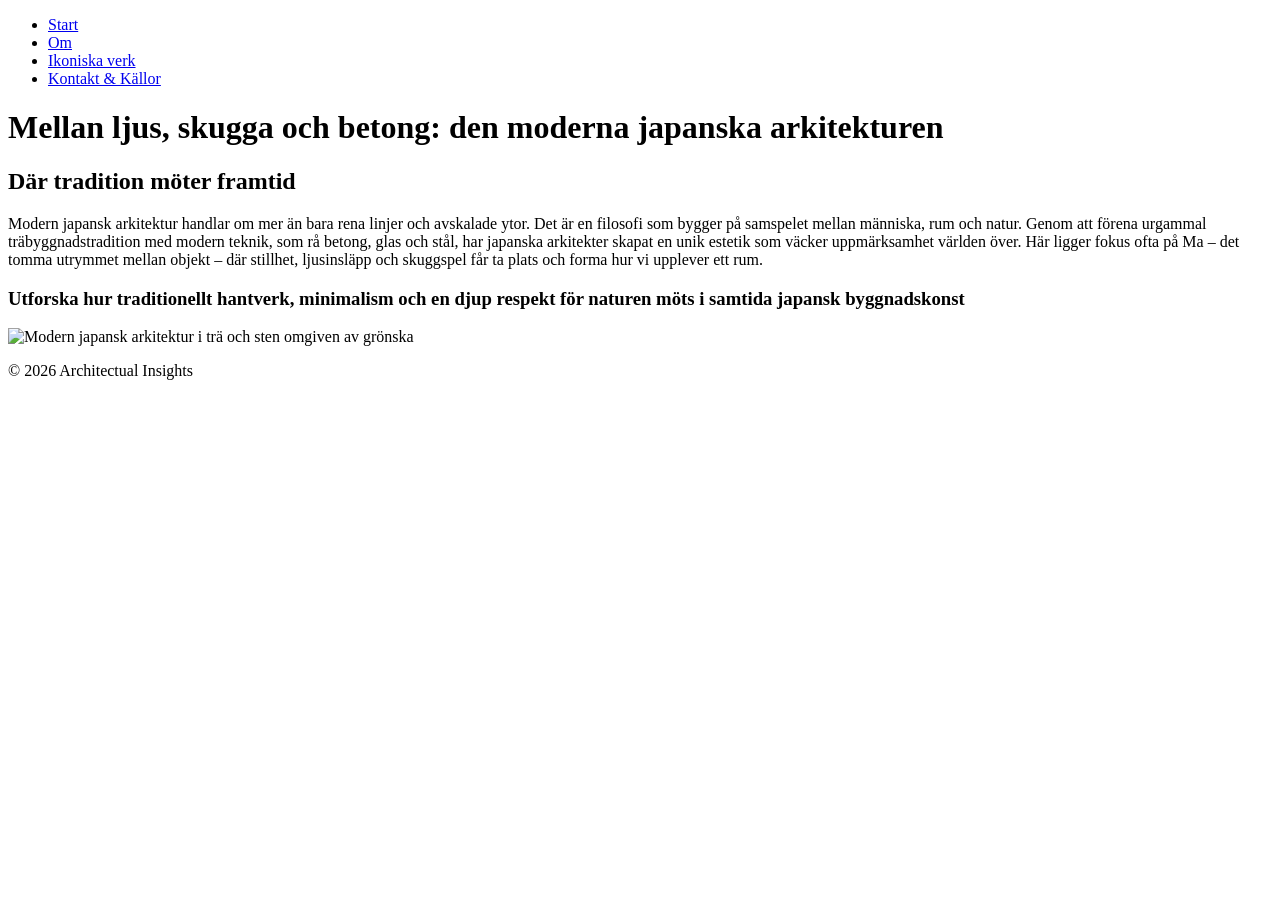
==== index.html @ 56a21459 "ny" ====
<!DOCTYPE html>
<html lang="sv">
<head>
  <meta charset="UTF-8">
  <meta name="viewport" content="width=device-width, initial-scale=1.0">
  <title>Moderna japanska arkitekturen | Architectual Insight</title>
  <link rel="stylesheet" href="css/style.css">
  <link rel="icon" type="image/png" href="images/favicon.png">
  <script src="js/script.js" defer></script>
</head>
<body>
  <!-- Sidhuvud med huvudnavigering -->
  <header>
    <nav aria-label="Huvudmeny">
      <ul>
       <li><a href="index.html">Start</a></li>
        <li><a href="om.html">Om</a></li>
        <li><a href="projekt.html">Ikoniska verk</a></li>
        <li><a href="kontakt.html">Kontakt &amp; Källor</a></li>
      </ul>
    </nav>
  </header>

  <!-- Huvudinnehåll -->
  <main>
    <h1>Mellan ljus, skugga och betong: den moderna japanska arkitekturen</h1>
    
    <section>
      <h2>Där tradition möter framtid</h2>
      <p>Modern japansk arkitektur handlar om mer än bara rena linjer och avskalade ytor. Det är en filosofi som bygger på samspelet mellan människa, rum och natur. Genom att förena urgammal träbyggnadstradition med modern teknik, som rå betong, glas och stål, har japanska arkitekter skapat en unik estetik som väcker uppmärksamhet världen över.

Här ligger fokus ofta på Ma – det tomma utrymmet mellan objekt – där stillhet, ljusinsläpp och skuggspel får ta plats och forma hur vi upplever ett rum.</p>
      
      <article>
        <h3>Utforska hur traditionellt hantverk, minimalism och en djup respekt för naturen möts i samtida japansk byggnadskonst</h3>
       <img src="images/japanesearchitecture1.jpg" alt="Modern japansk arkitektur i trä och sten omgiven av grönska">
      </article>
    </section>
  </main>

  <!-- Sidfot -->
  <footer>
    <p>&copy; 2026 Architectual Insights</p>
  </footer>
</body>

</html>
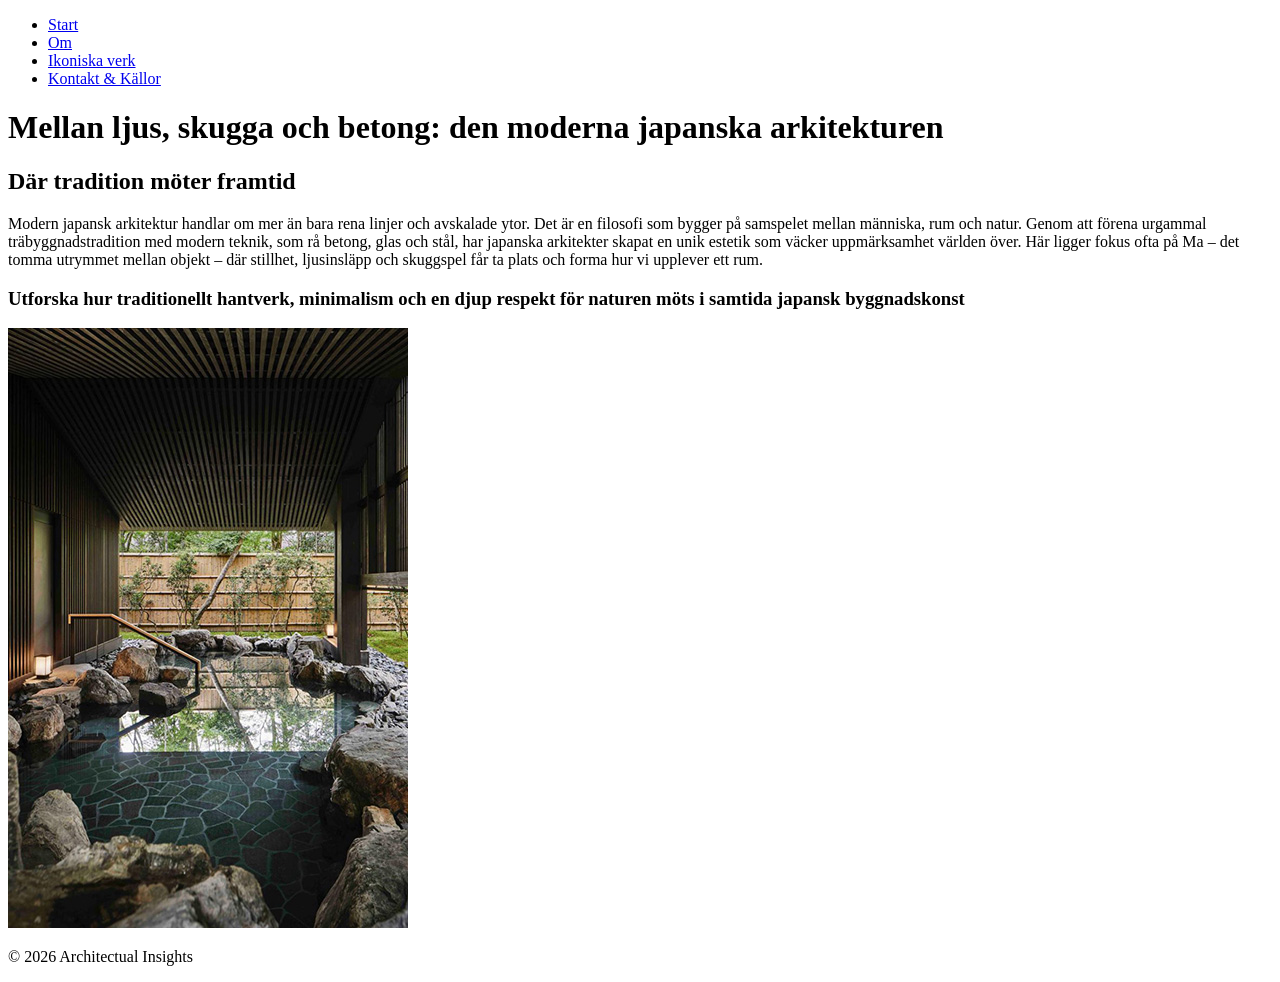
==== commit 1fccc64c: "Update index.html" ====
--- a/index.html
+++ b/index.html
@@ -33,7 +33,7 @@
       
       <article>
         <h3>Utforska hur traditionellt hantverk, minimalism och en djup respekt för naturen möts i samtida japansk byggnadskonst</h3>
-       <img src="images/japanesearchitecture1.jpg" alt="Modern japansk arkitektur i trä och sten omgiven av grönska">
+       <img src="images/Japanesearchitecture1.jpg" alt="Modern japansk arkitektur i trä och sten omgiven av grönska">
       </article>
     </section>
   </main>
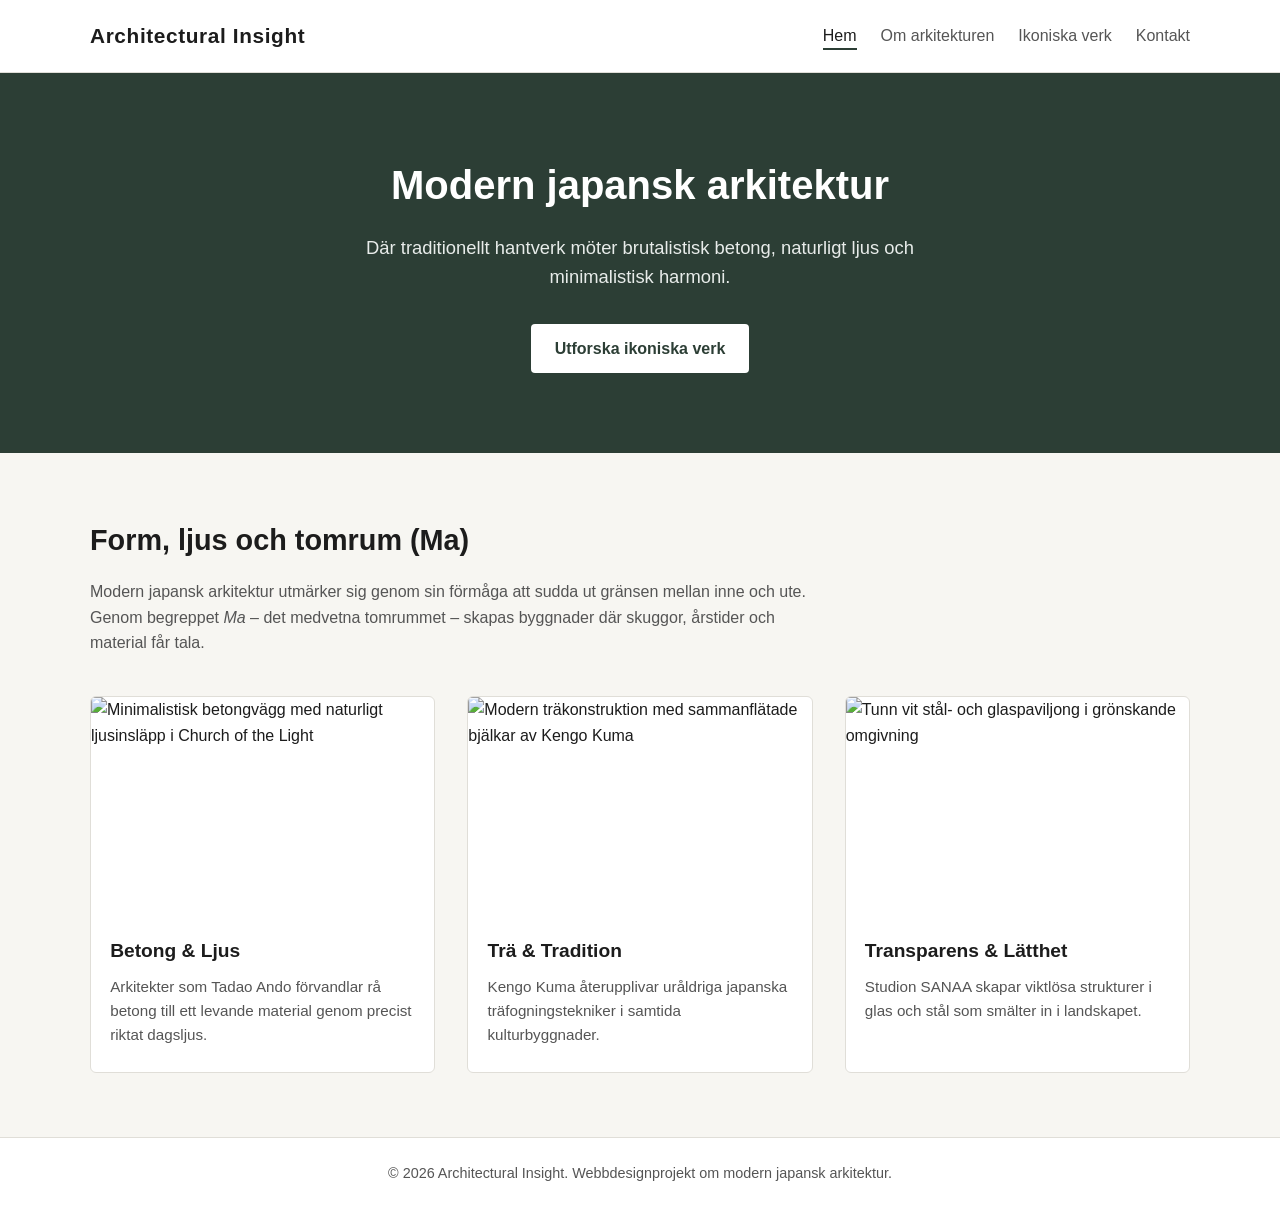
==== commit 1603f9bd: "nyast" ====
--- a/index.html
+++ b/index.html
@@ -1,47 +1,67 @@
 <!DOCTYPE html>
 <html lang="sv">
 <head>
-  <meta charset="UTF-8">
-  <meta name="viewport" content="width=device-width, initial-scale=1.0">
-  <title>Moderna japanska arkitekturen | Architectual Insight</title>
-  <link rel="stylesheet" href="css/style.css">
-  <link rel="icon" type="image/png" href="images/favicon.png">
-  <script src="js/script.js" defer></script>
+    <meta charset="UTF-8">
+    <meta name="viewport" content="width=device-width, initial-scale=1.0">
+    <meta name="description" content="Utforska modern japansk arkitektur, minimalism, ljus och rymd genom ikoniska byggnader och arkitekter.">
+    <title>Modern japansk arkitektur | Architectural Insight</title>
+    <link rel="icon" type="image/png" href="images/favicon.png">
+    <link rel="stylesheet" href="css/style.css">
 </head>
 <body>
-  <!-- Sidhuvud med huvudnavigering -->
-  <header>
-    <nav aria-label="Huvudmeny">
-      <ul>
-       <li><a href="index.html">Start</a></li>
-        <li><a href="om.html">Om</a></li>
-        <li><a href="projekt.html">Ikoniska verk</a></li>
-        <li><a href="kontakt.html">Kontakt &amp; Källor</a></li>
-      </ul>
-    </nav>
-  </header>
+    <header class="site-header">
+        <div class="container header-inner">
+            <a href="index.html" class="logo">Architectural Insight</a>
+            <nav aria-label="Huvudmeny">
+                <ul class="nav-list">
+                    <li><a href="index.html" class="active" aria-current="page">Hem</a></li>
+                    <li><a href="om.html">Om arkitekturen</a></li>
+                    <li><a href="projekt.html">Ikoniska verk</a></li>
+                    <li><a href="kontakt.html">Kontakt</a></li>
+                </ul>
+            </nav>
+        </div>
+    </header>
 
-  <!-- Huvudinnehåll -->
-  <main>
-    <h1>Mellan ljus, skugga och betong: den moderna japanska arkitekturen</h1>
-    
-    <section>
-      <h2>Där tradition möter framtid</h2>
-      <p>Modern japansk arkitektur handlar om mer än bara rena linjer och avskalade ytor. Det är en filosofi som bygger på samspelet mellan människa, rum och natur. Genom att förena urgammal träbyggnadstradition med modern teknik, som rå betong, glas och stål, har japanska arkitekter skapat en unik estetik som väcker uppmärksamhet världen över.
+    <main>
+        <section class="hero">
+            <div class="container">
+                <h1>Modern japansk arkitektur</h1>
+                <p class="lead">Där traditionellt hantverk möter brutalistisk betong, naturligt ljus och minimalistisk harmoni.</p>
+                <a href="projekt.html" class="btn">Utforska ikoniska verk</a>
+            </div>
+        </section>
 
-Här ligger fokus ofta på Ma – det tomma utrymmet mellan objekt – där stillhet, ljusinsläpp och skuggspel får ta plats och forma hur vi upplever ett rum.</p>
-      
-      <article>
-        <h3>Utforska hur traditionellt hantverk, minimalism och en djup respekt för naturen möts i samtida japansk byggnadskonst</h3>
-       <img src="images/Japanesearchitecture1.jpg" alt="Modern japansk arkitektur i trä och sten omgiven av grönska">
-      </article>
-    </section>
-  </main>
+        <section class="intro-section container">
+            <h2>Form, ljus och tomrum (Ma)</h2>
+            <p>Modern japansk arkitektur utmärker sig genom sin förmåga att sudda ut gränsen mellan inne och ute. Genom begreppet <em>Ma</em> – det medvetna tomrummet – skapas byggnader där skuggor, årstider och material får tala.</p>
+            
+            <div class="grid-3">
+                <article class="card">
+                    <img src="images/tadao-ando.jpg" alt="Minimalistisk betongvägg med naturligt ljusinsläpp i Church of the Light">
+                    <h3>Betong &amp; Ljus</h3>
+                    <p>Arkitekter som Tadao Ando förvandlar rå betong till ett levande material genom precist riktat dagsljus.</p>
+                </article>
 
-  <!-- Sidfot -->
-  <footer>
-    <p>&copy; 2026 Architectual Insights</p>
-  </footer>
+                <article class="card">
+                    <img src="images/kengo-kuma.jpg" alt="Modern träkonstruktion med sammanflätade bjälkar av Kengo Kuma">
+                    <h3>Trä &amp; Tradition</h3>
+                    <p>Kengo Kuma återupplivar uråldriga japanska träfogningstekniker i samtida kulturbyggnader.</p>
+                </article>
+
+                <article class="card">
+                    <img src="images/sanaa.jpg" alt="Tunn vit stål- och glaspaviljong i grönskande omgivning">
+                    <h3>Transparens &amp; Lätthet</h3>
+                    <p>Studion SANAA skapar viktlösa strukturer i glas och stål som smälter in i landskapet.</p>
+                </article>
+            </div>
+        </section>
+    </main>
+
+    <footer class="site-footer">
+        <div class="container">
+            <p>&copy; 2026 Architectural Insight. Webbdesignprojekt om modern japansk arkitektur.</p>
+        </div>
+    </footer>
 </body>
-
 </html>
--- a/css/style.css
+++ b/css/style.css
@@ -0,0 +1,190 @@
+/* Grundinställningar och variabler */
+:root {
+    --bg-color: #f7f6f2;
+    --surface-color: #ffffff;
+    --text-color: #1c1c1c;
+    --muted-text: #555555;
+    --accent-color: #2c3e35;
+    --accent-hover: #1d2923;
+    --border-color: #e0ded8;
+    --max-width: 1100px;
+}
+
+* {
+    box-sizing: border-box;
+    margin: 0;
+    padding: 0;
+}
+
+body {
+    font-family: -apple-system, BlinkMacSystemFont, "Segoe UI", Roboto, Helvetica, Arial, sans-serif;
+    background-color: var(--bg-color);
+    color: var(--text-color);
+    line-height: 1.6;
+    display: flex;
+    flex-direction: column;
+    min-height: 100vh;
+}
+
+img {
+    max-width: 100%;
+    height: auto;
+    display: block;
+}
+
+.container {
+    width: 90%;
+    max-width: var(--max-width);
+    margin: 0 auto;
+}
+
+/* Header och navigering */
+.site-header {
+    background-color: var(--surface-color);
+    border-bottom: 1px solid var(--border-color);
+    padding: 1.2rem 0;
+}
+
+.header-inner {
+    display: flex;
+    justify-content: space-between;
+    align-items: center;
+    flex-wrap: wrap;
+    gap: 1rem;
+}
+
+.logo {
+    font-size: 1.3rem;
+    font-weight: 700;
+    color: var(--text-color);
+    text-decoration: none;
+    letter-spacing: 0.03em;
+}
+
+.nav-list {
+    list-style: none;
+    display: flex;
+    gap: 1.5rem;
+}
+
+.nav-list a {
+    text-decoration: none;
+    color: var(--muted-text);
+    font-weight: 500;
+    padding-bottom: 0.25rem;
+    transition: color 0.2s ease;
+}
+
+.nav-list a:hover,
+.nav-list a.active {
+    color: var(--text-color);
+    border-bottom: 2px solid var(--accent-color);
+}
+
+/* Huvudinnehåll */
+main {
+    flex: 1;
+}
+
+.hero {
+    background-color: var(--accent-color);
+    color: #ffffff;
+    padding: 5rem 0;
+    text-align: center;
+}
+
+.hero h1 {
+    font-size: 2.5rem;
+    margin-bottom: 1rem;
+    font-weight: 600;
+}
+
+.lead {
+    font-size: 1.15rem;
+    max-width: 650px;
+    margin: 0 auto 2rem auto;
+    color: #e8ecea;
+}
+
+.btn {
+    display: inline-block;
+    background-color: #ffffff;
+    color: var(--accent-color);
+    padding: 0.75rem 1.5rem;
+    text-decoration: none;
+    font-weight: 600;
+    border-radius: 4px;
+    transition: background-color 0.2s ease;
+}
+
+.btn:hover {
+    background-color: #e8ecea;
+}
+
+/* Kort och rutnät */
+.intro-section {
+    padding: 4rem 0;
+}
+
+.intro-section h2 {
+    font-size: 1.8rem;
+    margin-bottom: 1rem;
+}
+
+.intro-section > p {
+    max-width: 720px;
+    margin-bottom: 2.5rem;
+    color: var(--muted-text);
+}
+
+.grid-3 {
+    display: grid;
+    grid-template-columns: repeat(auto-fit, minmax(280px, 1fr));
+    gap: 2rem;
+}
+
+.card {
+    background-color: var(--surface-color);
+    border: 1px solid var(--border-color);
+    border-radius: 6px;
+    overflow: hidden;
+}
+
+.card img {
+    width: 100%;
+    height: 220px;
+    object-fit: cover;
+}
+
+.card h3 {
+    padding: 1.2rem 1.2rem 0.5rem 1.2rem;
+    font-size: 1.2rem;
+}
+
+.card p {
+    padding: 0 1.2rem 1.5rem 1.2rem;
+    color: var(--muted-text);
+    font-size: 0.95rem;
+}
+
+/* Sidfot */
+.site-footer {
+    background-color: var(--surface-color);
+    border-top: 1px solid var(--border-color);
+    padding: 1.5rem 0;
+    text-align: center;
+    color: var(--muted-text);
+    font-size: 0.9rem;
+}
+
+/* Responsivitet för mobil */
+@media (max-width: 600px) {
+    .hero h1 {
+        font-size: 1.9rem;
+    }
+
+    .nav-list {
+        gap: 1rem;
+        font-size: 0.95rem;
+    }
+}
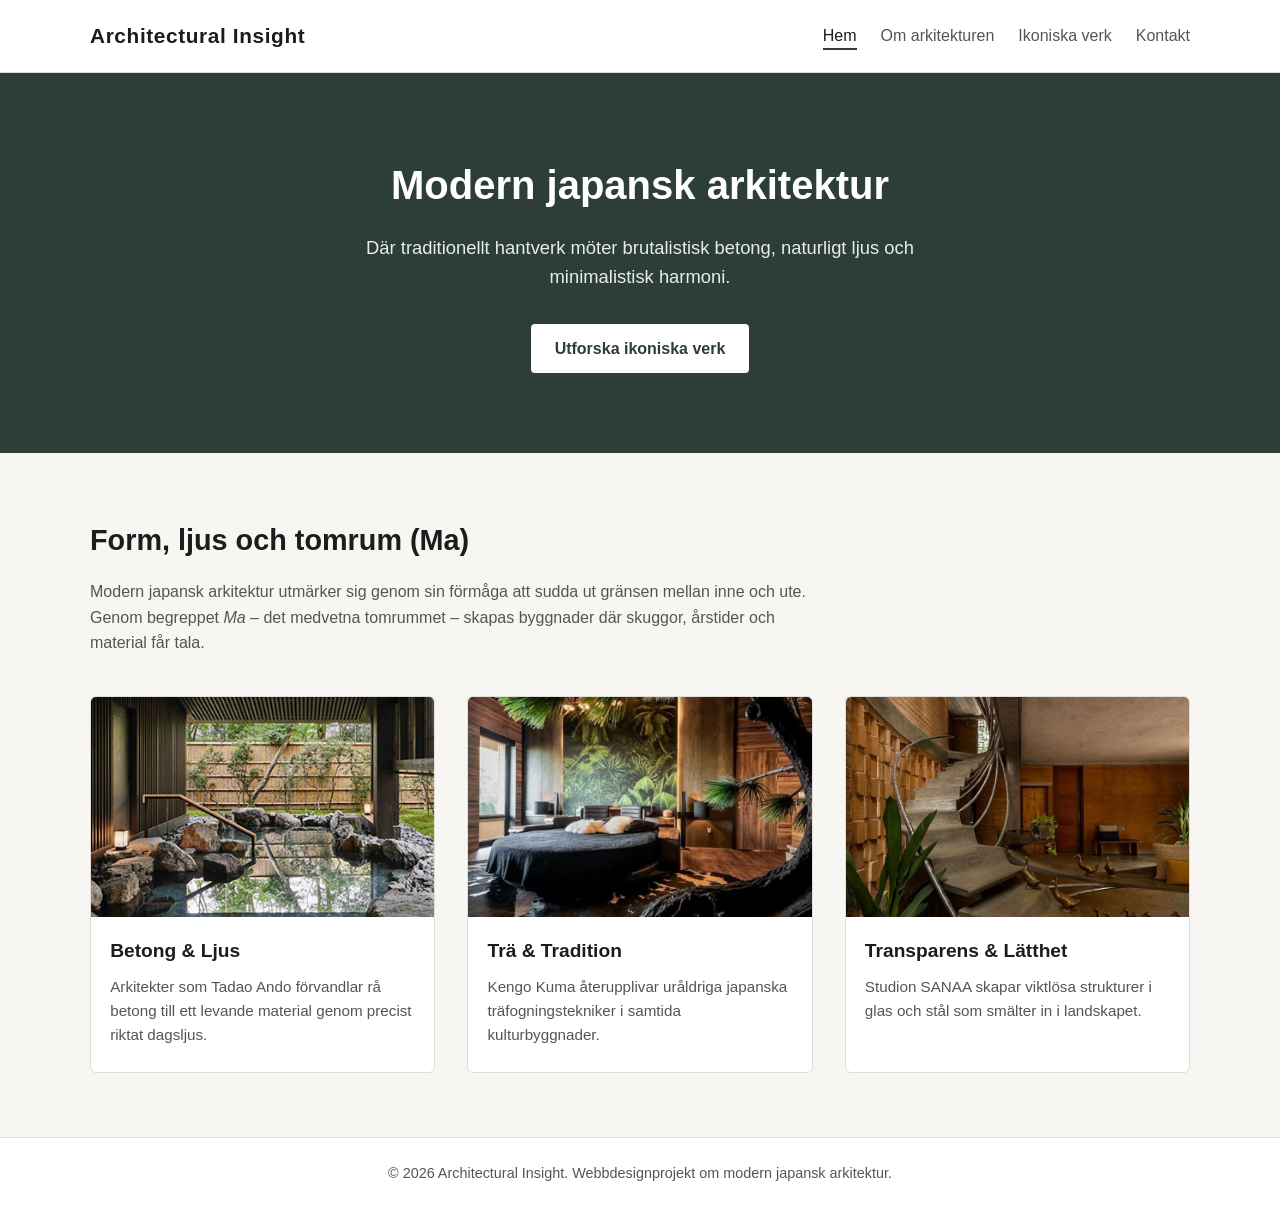
==== commit ba3bce1d: "index ändring" ====
--- a/index.html
+++ b/index.html
@@ -38,19 +38,19 @@
             
             <div class="grid-3">
                 <article class="card">
-                    <img src="images/tadao-ando.jpg" alt="Minimalistisk betongvägg med naturligt ljusinsläpp i Church of the Light">
+                    <img src="images/Japanesearchitecture1.jpg" alt="Minimalistisk betongvägg med naturligt ljusinsläpp i Church of the Light">
                     <h3>Betong &amp; Ljus</h3>
                     <p>Arkitekter som Tadao Ando förvandlar rå betong till ett levande material genom precist riktat dagsljus.</p>
                 </article>
 
                 <article class="card">
-                    <img src="images/kengo-kuma.jpg" alt="Modern träkonstruktion med sammanflätade bjälkar av Kengo Kuma">
+                    <img src="images/Japanesearchitecture2.jpg" alt="Modern träkonstruktion med sammanflätade bjälkar av Kengo Kuma">
                     <h3>Trä &amp; Tradition</h3>
                     <p>Kengo Kuma återupplivar uråldriga japanska träfogningstekniker i samtida kulturbyggnader.</p>
                 </article>
 
                 <article class="card">
-                    <img src="images/sanaa.jpg" alt="Tunn vit stål- och glaspaviljong i grönskande omgivning">
+                    <img src="images/Japanesearchitecture3.jpg" alt="Tunn vit stål- och glaspaviljong i grönskande omgivning">
                     <h3>Transparens &amp; Lätthet</h3>
                     <p>Studion SANAA skapar viktlösa strukturer i glas och stål som smälter in i landskapet.</p>
                 </article>
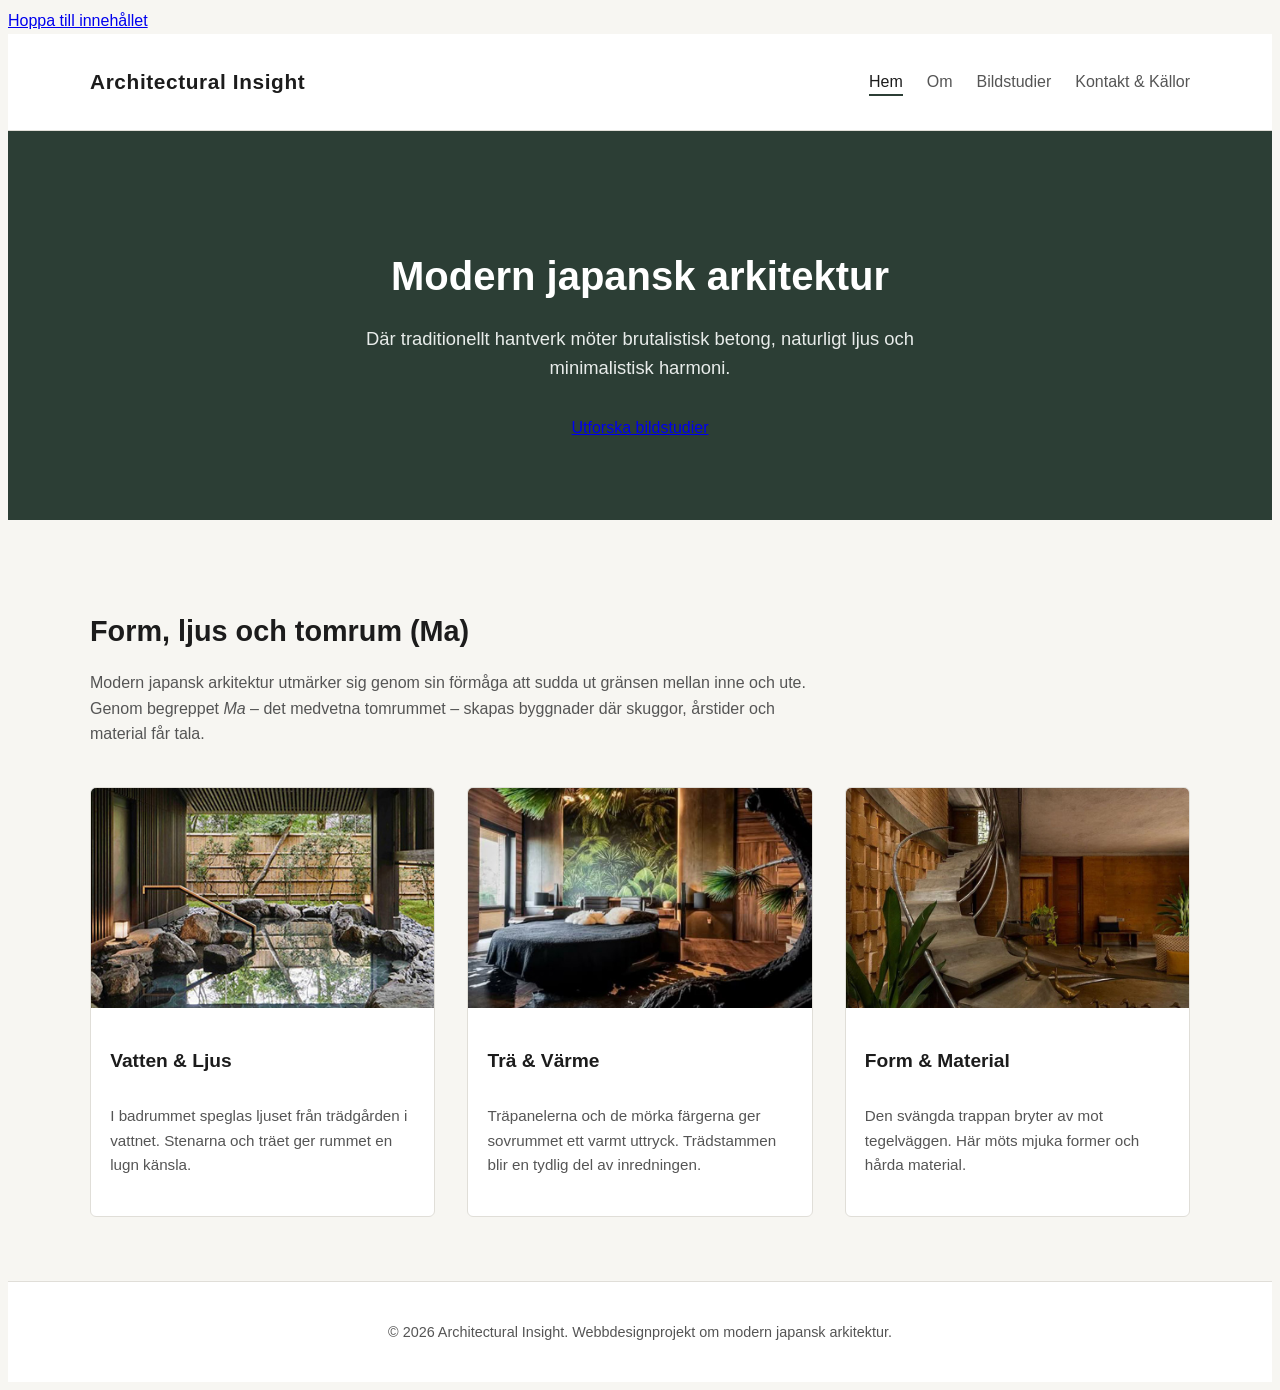
==== commit 826df0ed: "Förbättra webbplatsen för kursuppgiften" ====
--- a/index.html
+++ b/index.html
@@ -1,67 +1,75 @@
-<!DOCTYPE html>
-<html lang="sv">
-<head>
-    <meta charset="UTF-8">
-    <meta name="viewport" content="width=device-width, initial-scale=1.0">
-    <meta name="description" content="Utforska modern japansk arkitektur, minimalism, ljus och rymd genom ikoniska byggnader och arkitekter.">
-    <title>Modern japansk arkitektur | Architectural Insight</title>
-    <link rel="icon" type="image/png" href="images/favicon.png">
-    <link rel="stylesheet" href="css/style.css">
-</head>
-<body>
-    <header class="site-header">
-        <div class="container header-inner">
-            <a href="index.html" class="logo">Architectural Insight</a>
-            <nav aria-label="Huvudmeny">
-                <ul class="nav-list">
-                    <li><a href="index.html" class="active" aria-current="page">Hem</a></li>
-                    <li><a href="om.html">Om arkitekturen</a></li>
-                    <li><a href="projekt.html">Ikoniska verk</a></li>
-                    <li><a href="kontakt.html">Kontakt</a></li>
-                </ul>
-            </nav>
-        </div>
-    </header>
-
-    <main>
-        <section class="hero">
-            <div class="container">
-                <h1>Modern japansk arkitektur</h1>
-                <p class="lead">Där traditionellt hantverk möter brutalistisk betong, naturligt ljus och minimalistisk harmoni.</p>
-                <a href="projekt.html" class="btn">Utforska ikoniska verk</a>
-            </div>
-        </section>
-
-        <section class="intro-section container">
-            <h2>Form, ljus och tomrum (Ma)</h2>
-            <p>Modern japansk arkitektur utmärker sig genom sin förmåga att sudda ut gränsen mellan inne och ute. Genom begreppet <em>Ma</em> – det medvetna tomrummet – skapas byggnader där skuggor, årstider och material får tala.</p>
-            
-            <div class="grid-3">
-                <article class="card">
-                    <img src="images/Japanesearchitecture1.jpg" alt="Minimalistisk betongvägg med naturligt ljusinsläpp i Church of the Light">
-                    <h3>Betong &amp; Ljus</h3>
-                    <p>Arkitekter som Tadao Ando förvandlar rå betong till ett levande material genom precist riktat dagsljus.</p>
-                </article>
-
-                <article class="card">
-                    <img src="images/Japanesearchitecture2.jpg" alt="Modern träkonstruktion med sammanflätade bjälkar av Kengo Kuma">
-                    <h3>Trä &amp; Tradition</h3>
-                    <p>Kengo Kuma återupplivar uråldriga japanska träfogningstekniker i samtida kulturbyggnader.</p>
-                </article>
-
-                <article class="card">
-                    <img src="images/Japanesearchitecture3.jpg" alt="Tunn vit stål- och glaspaviljong i grönskande omgivning">
-                    <h3>Transparens &amp; Lätthet</h3>
-                    <p>Studion SANAA skapar viktlösa strukturer i glas och stål som smälter in i landskapet.</p>
-                </article>
-            </div>
-        </section>
-    </main>
-
-    <footer class="site-footer">
-        <div class="container">
-            <p>&copy; 2026 Architectural Insight. Webbdesignprojekt om modern japansk arkitektur.</p>
-        </div>
-    </footer>
-</body>
+<!DOCTYPE html>
+<html lang="sv">
+<head>
+    <meta charset="UTF-8">
+    <meta name="viewport" content="width=device-width, initial-scale=1.0">
+    <meta name="description" content="Utforska modern japansk arkitektur, minimalism, ljus och rymd genom ikoniska byggnader och arkitekter.">
+    <title>Modern japansk arkitektur | Architectural Insight</title>
+    <link rel="icon" type="image/png" href="images/favicon.png">
+    <link rel="stylesheet" href="css/style.css">
+    <script src="js/script.js" defer></script>
+</head>
+<body>
+    <!-- Länken gör det lättare att hoppa förbi menyn med tangentbord. -->
+    <a class="skip-link" href="#innehall">Hoppa till innehållet</a>
+    <!-- Samma meny finns på alla fyra sidor. -->
+    <header class="site-header">
+        <div class="container header-inner">
+            <a href="index.html" class="logo">Architectural Insight</a>
+            <nav aria-label="Huvudmeny">
+                <ul class="nav-list">
+                    <li><a href="index.html" class="active" aria-current="page">Hem</a></li>
+                    <li><a href="om.html">Om</a></li>
+                    <li><a href="projekt.html">Bildstudier</a></li>
+                    <li><a href="kontakt.html">Kontakt &amp; Källor</a></li>
+                </ul>
+            </nav>
+            <!-- Knappen visas när JavaScript är igång. -->
+            <button id="textstorlek" type="button" aria-pressed="false" hidden>Större text</button>
+        </div>
+    </header>
+
+    <main id="innehall" tabindex="-1">
+        <section class="hero">
+            <div class="container">
+                <h1>Modern japansk arkitektur</h1>
+                <p class="lead">Där traditionellt hantverk möter brutalistisk betong, naturligt ljus och minimalistisk harmoni.</p>
+                <a href="projekt.html" class="btn">Utforska bildstudier</a>
+            </div>
+        </section>
+
+        <section class="intro-section container">
+            <h2>Form, ljus och tomrum (Ma)</h2>
+            <p>Modern japansk arkitektur utmärker sig genom sin förmåga att sudda ut gränsen mellan inne och ute. Genom begreppet <em>Ma</em> – det medvetna tomrummet – skapas byggnader där skuggor, årstider och material får tala.</p>
+            
+            <!-- Bilderna används som inspiration, inte som identifierade byggnadsverk. -->
+            <div class="grid-3">
+                <article class="card">
+                    <img src="images/Japanesearchitecture1.jpg" alt="Stenklätt bad med vatten, trätak och utsikt mot en trädgård" width="400" height="600" loading="lazy">
+                    <h3>Vatten &amp; Ljus</h3>
+                    <p>I badrummet speglas ljuset från trädgården i vattnet. Stenarna och träet ger rummet en lugn känsla.</p>
+                </article>
+
+                <article class="card">
+                    <img src="images/Japanesearchitecture2.jpg" alt="Sovrum med träväggar, en rund säng och en stor trädstam" width="1000" height="500" loading="lazy">
+                    <h3>Trä &amp; Värme</h3>
+                    <p>Träpanelerna och de mörka färgerna ger sovrummet ett varmt uttryck. Trädstammen blir en tydlig del av inredningen.</p>
+                </article>
+
+                <article class="card">
+                    <img src="images/Japanesearchitecture3.jpg" alt="Svängd betongtrappa med metallräcke, tegelvägg och små ankfigurer" width="667" height="1000" loading="lazy">
+                    <h3>Form &amp; Material</h3>
+                    <p>Den svängda trappan bryter av mot tegelväggen. Här möts mjuka former och hårda material.</p>
+                </article>
+            </div>
+        </section>
+    </main>
+
+    <!-- Sidfoten avslutar sidan. -->
+    <footer class="site-footer">
+        <div class="container">
+            <p>&copy; 2026 Architectural Insight. Webbdesignprojekt om modern japansk arkitektur.</p>
+        </div>
+    </footer>
+</body>
 </html>
--- a/css/style.css
+++ b/css/style.css
@@ -8,6 +8,7 @@
     --accent-hover: #1d2923;
     --border-color: #e0ded8;
     --max-width: 1100px;
+}
 }
 
 * {
@@ -106,7 +107,7 @@
     color: #e8ecea;
 }
 
-.btn {
+..btn {
     display: inline-block;
     background-color: #ffffff;
     color: var(--accent-color);
